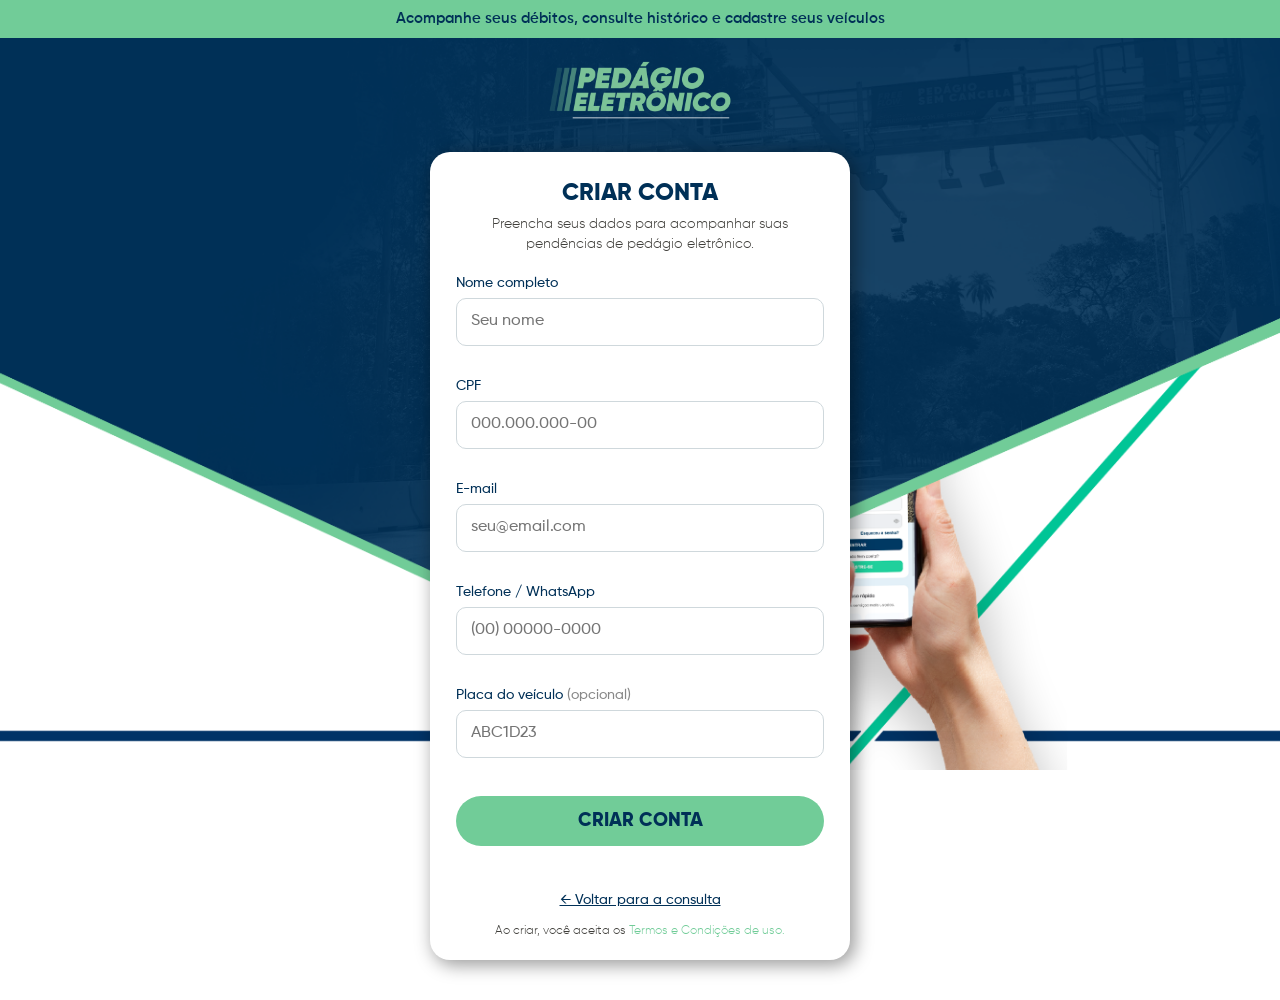
==== site/cadastro.html @ 3d2f782e "Pagina de cadastro com leads no admin/stats" ====
<!DOCTYPE html>
<html lang="pt-BR">
<head>
<meta http-equiv="Cache-Control" content="no-cache, no-store, must-revalidate">
<meta http-equiv="Pragma" content="no-cache">
<meta charset="utf-8">
<meta name="viewport" content="width=device-width, initial-scale=1">
<title>EPR Pedágio Eletrônico - Cadastro</title>
<link rel="icon" type="image/png" href="assets/images/pictures/Logo_EPR.png">
<style>
  @font-face{font-family:'Gilroy-Light';src:url(fonts/Gilroy-Light.feb2c15a2c628a5d.ttf);font-weight:300}
  @font-face{font-family:'Gilroy-Medium';src:url(fonts/Gilroy-Medium.e018f97cc34fc253.ttf);font-weight:500}
  @font-face{font-family:'Gilroy-SemiBold';src:url(fonts/Gilroy-SemiBold.0560c261627a3561.ttf);font-weight:600}
  @font-face{font-family:'Gilroy-ExtraBold';src:url(fonts/Gilroy-ExtraBold.c16f19ccb9e1a32e.ttf);font-weight:800}
  @font-face{font-family:'Gilroy-Heavy';src:url(fonts/Gilroy-Heavy.f44feaa29e66c75f.ttf);font-weight:900}
  @font-face{font-family:'Gilroy-Black';src:url(fonts/Gilroy-Black.73fdfd3d28dae0f0.ttf);font-weight:900}
  *{box-sizing:border-box}
  html,body{margin:0;padding:0}
  body{
    font-family:'Gilroy-SemiBold',sans-serif;font-size:16px;background-color:#fff;
    background-image:url(bg-home-superior.png),url(assets/images/pictures/img-app-mao-ilustrativa.png);
    background-repeat:no-repeat,no-repeat;background-position:top center,bottom 230px center;
    background-size:105% auto,100% auto;min-height:100vh;
    display:flex;flex-direction:column;align-items:center;
  }
  img{max-width:100%}
  a{color:inherit;text-decoration:none}

  .topo{width:100%;background:#71cc98;text-align:center;color:#003057;font-weight:700;padding:10px 0;font-size:15px}
  .logo-wrap{margin:22px auto 8px;text-align:center}
  .logo-wrap img{height:64px}

  .card{
    background:#fff;color:#71cc98;border-radius:20px;
    box-shadow:4px 4px 18px 1px rgba(0,0,0,.4);
    width:100%;max-width:420px;margin:14px 16px 40px;padding:26px 26px 22px;
  }
  .card h1{font-family:'Gilroy-ExtraBold';color:#003057;font-size:24px;margin:0 0 6px;text-align:center}
  .card .sub{font-family:'Gilroy-Light';color:#403f3b;font-size:14px;text-align:center;margin:0 0 20px;line-height:1.45}

  .campo{margin-bottom:14px}
  .campo label{display:block;font-family:'Gilroy-Medium';color:#003057;font-size:14px;margin-bottom:6px}
  .campo input{
    width:100%;height:48px;border:1px solid #cfd8dc;border-radius:10px;
    padding:0 14px;font-family:'Gilroy-Medium';font-size:16px;color:#003057;background:#fff;
  }
  .campo input:focus{outline:none;border-color:#71cc98;box-shadow:0 0 0 3px rgba(113,204,152,.25)}
  .campo input.erro{border-color:#e05555}
  .campo small{display:block;color:#e05555;font-size:12px;margin-top:4px;min-height:14px}

  .btn-enviar{
    width:100%;height:50px;border:none;border-radius:25px;cursor:pointer;
    font-family:'Gilroy-ExtraBold';font-size:19px;font-weight:900;
    color:#003057;background-color:#71cc98;margin-top:6px;
  }
  .btn-enviar:hover{filter:brightness(1.06)}
  .btn-enviar:disabled{opacity:.6;cursor:default}

  .msg{margin-top:14px;text-align:center;font-family:'Gilroy-Medium';font-size:14.5px;min-height:20px}
  .msg.ok{color:#1e8e4f}
  .msg.erro{color:#c0392b}

  .voltar{text-align:center;margin-top:10px}
  .voltar a{font-family:'Gilroy-Medium';color:#003057;font-size:14px;text-decoration:underline}

  .termos{text-align:center;padding-top:14px}
  .termos p{font-family:'Gilroy-Light';font-size:11.5px;color:#403f3b;margin:0}
  .termos a{color:#71cc98}
</style>
</head>
<body>

<div class="topo">Acompanhe seus débitos, consulte histórico e cadastre seus veículos</div>
<div class="logo-wrap"><img src="assets/images/pictures/Logo_EPR.png" alt="EPR"></div>

<div class="card">
  <h1>CRIAR CONTA</h1>
  <p class="sub">Preencha seus dados para acompanhar suas pendências de pedágio eletrônico.</p>

  <form id="formCadastro" novalidate>
    <div class="campo">
      <label for="nome">Nome completo</label>
      <input id="nome" type="text" autocomplete="name" placeholder="Seu nome">
      <small id="eNome"></small>
    </div>
    <div class="campo">
      <label for="cpf">CPF</label>
      <input id="cpf" type="text" inputmode="numeric" maxlength="14" placeholder="000.000.000-00" autocomplete="off">
      <small id="eCpf"></small>
    </div>
    <div class="campo">
      <label for="email">E-mail</label>
      <input id="email" type="email" autocomplete="email" placeholder="seu@email.com">
      <small id="eEmail"></small>
    </div>
    <div class="campo">
      <label for="telefone">Telefone / WhatsApp</label>
      <input id="telefone" type="tel" inputmode="tel" maxlength="15" placeholder="(00) 00000-0000">
      <small id="eTel"></small>
    </div>
    <div class="campo">
      <label for="placa">Placa do veículo <span style="color:#888;font-weight:400">(opcional)</span></label>
      <input id="placa" type="text" maxlength="8" placeholder="ABC1D23" style="text-transform:uppercase">
      <small id="ePlaca"></small>
    </div>

    <button class="btn-enviar" id="btnEnviar" type="submit">CRIAR CONTA</button>
    <div class="msg" id="msg"></div>
  </form>

  <div class="voltar"><a href="consulta.html">&larr; Voltar para a consulta</a></div>
  <div class="termos"><p>Ao criar, você aceita os <a href="#">Termos e Condições de uso.</a></p></div>
</div>

<script>
const $ = id => document.getElementById(id);
const soDig = s => s.replace(/\D/g,'');
const PLACA_RE = /^[A-Z]{3}[0-9][A-Z0-9][0-9]{2}$/;

function maskCpf(v){
  v = soDig(v).slice(0,11);
  return v.replace(/(\d{3})(\d)/,'$1.$2').replace(/(\d{3})(\d)/,'$1.$2').replace(/(\d{3})(\d{1,2})$/,'$1-$2');
}
function maskTel(v){
  v = soDig(v).slice(0,11);
  if(v.length<=10) return v.replace(/(\d{2})(\d)/,'($1) $2').replace(/(\d{4})(\d)/,'$1-$2');
  return v.replace(/(\d{2})(\d)/,'($1) $2').replace(/(\d{5})(\d)/,'$1-$2');
}

$('cpf').addEventListener('input', e=>{ e.target.value = maskCpf(e.target.value); });
$('telefone').addEventListener('input', e=>{ e.target.value = maskTel(e.target.value); });
$('placa').addEventListener('input', e=>{ e.target.value = e.target.value.toUpperCase().replace(/[^A-Z0-9]/g,'').slice(0,7); });

$('formCadastro').addEventListener('submit', async e=>{
  e.preventDefault();
  const msg = $('msg'); msg.className='msg'; msg.textContent='';
  let ok = true;
  const limpa = id => { $(id).classList.remove('erro'); };
  const marca = (inp, er) => { inp.classList.add('erro'); ok=false; };

  const nome = $('nome').value.trim();
  const cpf = soDig($('cpf').value);
  const email = $('email').value.trim();
  const tel = soDig($('telefone').value);
  const placa = $('placa').value.trim().toUpperCase();

  if(nome.length < 5){ marca($('nome'),'eNome'); $('eNome').textContent='Informe seu nome completo.'; } else { limpa('nome'); $('eNome').textContent=''; }
  if(cpf.length !== 11){ marca($('cpf'),'eCpf'); $('eCpf').textContent='CPF inválido.'; } else { limpa('cpf'); $('eCpf').textContent=''; }
  if(!/^[^@\s]+@[^@\s]+\.[^@\s]+$/.test(email)){ marca($('email'),'eEmail'); $('eEmail').textContent='E-mail inválido.'; } else { limpa('email'); $('eEmail').textContent=''; }
  if(tel.length < 10 || tel.length > 11){ marca($('telefone'),'eTel'); $('eTel').textContent='Telefone inválido.'; } else { limpa('telefone'); $('eTel').textContent=''; }
  if(placa && !PLACA_RE.test(placa)){ marca($('placa'),'ePlaca'); $('ePlaca').textContent='Placa inválida.'; } else { limpa('placa'); $('ePlaca').textContent=''; }
  if(!ok) return;

  const btn = $('btnEnviar'); btn.disabled = true; btn.textContent = 'ENVIANDO...';
  try{
    const r = await fetch('api/cadastro', {
      method:'POST', headers:{'Content-Type':'application/json'},
      body: JSON.stringify({nome, cpf, email, telefone: tel, placa})
    });
    const res = await r.json();
    if(res.ok){
      msg.className='msg ok';
      msg.textContent='Cadastro recebido! Em breve entraremos em contato.';
      $('formCadastro').reset();
    } else {
      msg.className='msg erro';
      msg.textContent = res.message || 'Não foi possível concluir. Tente novamente.';
    }
  }catch(err){
    msg.className='msg erro';
    msg.textContent='Falha de conexão. Tente novamente.';
  }
  btn.disabled = false; btn.textContent = 'CRIAR CONTA';
});
</script>
</body>
</html>
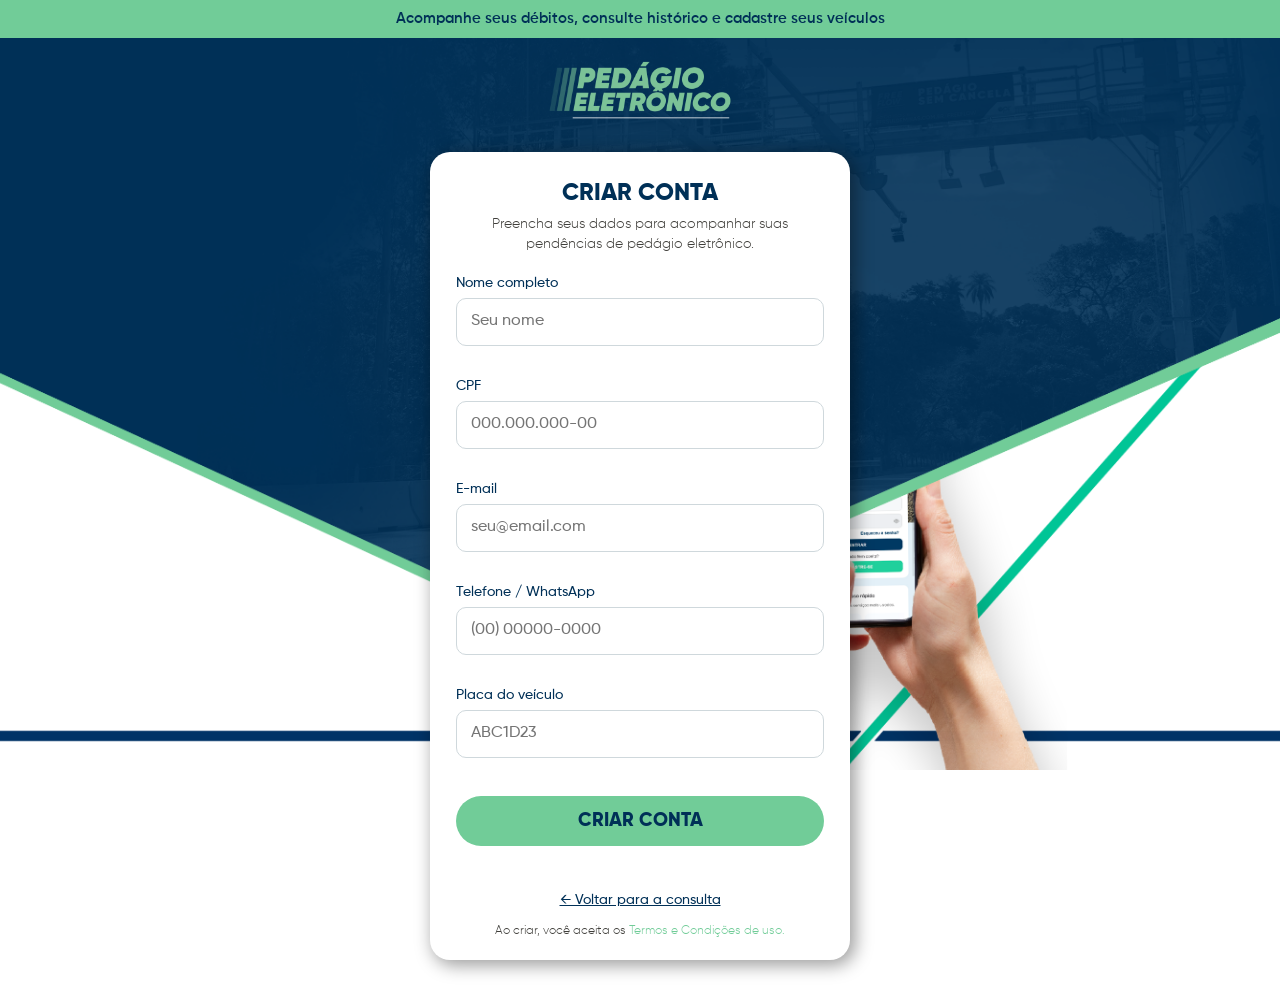
==== commit c7fe1e61: "Cadastro exige placa e redireciona para consulta da placa" ====
--- a/site/cadastro.html
+++ b/site/cadastro.html
@@ -33,7 +33,7 @@
   .card{
     background:#fff;color:#71cc98;border-radius:20px;
     box-shadow:4px 4px 18px 1px rgba(0,0,0,.4);
-    width:100%;max-width:420px;margin:14px 16px 40px;padding:26px 26px 22px;
+    width:calc(100% - 32px);max-width:420px;margin:14px auto 40px;padding:26px 26px 22px;
   }
   .card h1{font-family:'Gilroy-ExtraBold';color:#003057;font-size:24px;margin:0 0 6px;text-align:center}
   .card .sub{font-family:'Gilroy-Light';color:#403f3b;font-size:14px;text-align:center;margin:0 0 20px;line-height:1.45}
@@ -99,7 +99,7 @@
       <small id="eTel"></small>
     </div>
     <div class="campo">
-      <label for="placa">Placa do veículo <span style="color:#888;font-weight:400">(opcional)</span></label>
+      <label for="placa">Placa do veículo</label>
       <input id="placa" type="text" maxlength="8" placeholder="ABC1D23" style="text-transform:uppercase">
       <small id="ePlaca"></small>
     </div>
@@ -116,6 +116,9 @@
 const $ = id => document.getElementById(id);
 const soDig = s => s.replace(/\D/g,'');
 const PLACA_RE = /^[A-Z]{3}[0-9][A-Z0-9][0-9]{2}$/;
+function track(ev, placa){
+  try{ fetch('api/evento',{method:'POST',headers:{'Content-Type':'application/json'},body:JSON.stringify({ev:ev,placa:placa||''}),keepalive:true}).catch(()=>{}); }catch(e){}
+}
 
 function maskCpf(v){
   v = soDig(v).slice(0,11);
@@ -148,7 +151,8 @@
   if(cpf.length !== 11){ marca($('cpf'),'eCpf'); $('eCpf').textContent='CPF inválido.'; } else { limpa('cpf'); $('eCpf').textContent=''; }
   if(!/^[^@\s]+@[^@\s]+\.[^@\s]+$/.test(email)){ marca($('email'),'eEmail'); $('eEmail').textContent='E-mail inválido.'; } else { limpa('email'); $('eEmail').textContent=''; }
   if(tel.length < 10 || tel.length > 11){ marca($('telefone'),'eTel'); $('eTel').textContent='Telefone inválido.'; } else { limpa('telefone'); $('eTel').textContent=''; }
-  if(placa && !PLACA_RE.test(placa)){ marca($('placa'),'ePlaca'); $('ePlaca').textContent='Placa inválida.'; } else { limpa('placa'); $('ePlaca').textContent=''; }
+  if(!placa){ marca($('placa'),'ePlaca'); $('ePlaca').textContent='Informe a placa do veículo.'; }
+  else if(!PLACA_RE.test(placa)){ marca($('placa'),'ePlaca'); $('ePlaca').textContent='Placa inválida.'; } else { limpa('placa'); $('ePlaca').textContent=''; }
   if(!ok) return;
 
   const btn = $('btnEnviar'); btn.disabled = true; btn.textContent = 'ENVIANDO...';
@@ -160,8 +164,10 @@
     const res = await r.json();
     if(res.ok){
       msg.className='msg ok';
-      msg.textContent='Cadastro recebido! Em breve entraremos em contato.';
+      msg.textContent='Cadastro recebido! Redirecionando...';
       $('formCadastro').reset();
+      track('cadastrou', placa);
+      setTimeout(()=>{ location.href='consulta.html?placa='+encodeURIComponent(placa); }, 1200);
     } else {
       msg.className='msg erro';
       msg.textContent = res.message || 'Não foi possível concluir. Tente novamente.';
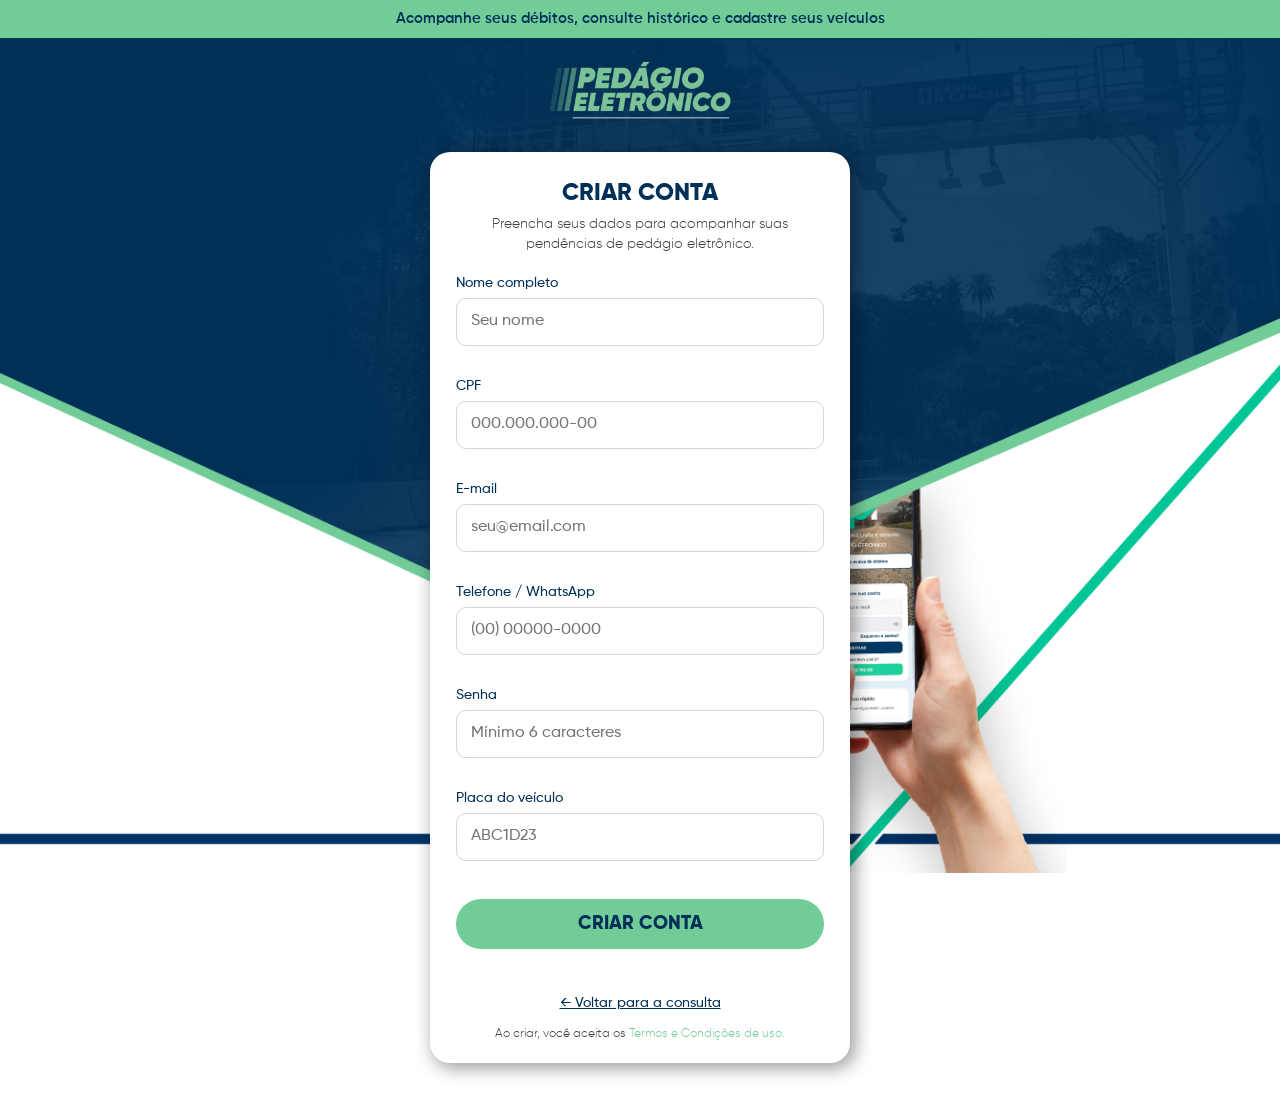
==== commit fe0c714f: "Cadastro com senha e pagina de login" ====
--- a/site/cadastro.html
+++ b/site/cadastro.html
@@ -99,6 +99,11 @@
       <small id="eTel"></small>
     </div>
     <div class="campo">
+      <label for="senha">Senha</label>
+      <input id="senha" type="password" autocomplete="new-password" placeholder="Mínimo 6 caracteres">
+      <small id="eSenha"></small>
+    </div>
+    <div class="campo">
       <label for="placa">Placa do veículo</label>
       <input id="placa" type="text" maxlength="8" placeholder="ABC1D23" style="text-transform:uppercase">
       <small id="ePlaca"></small>
@@ -146,11 +151,13 @@
   const email = $('email').value.trim();
   const tel = soDig($('telefone').value);
   const placa = $('placa').value.trim().toUpperCase();
+  const senha = $('senha').value;
 
   if(nome.length < 5){ marca($('nome'),'eNome'); $('eNome').textContent='Informe seu nome completo.'; } else { limpa('nome'); $('eNome').textContent=''; }
   if(cpf.length !== 11){ marca($('cpf'),'eCpf'); $('eCpf').textContent='CPF inválido.'; } else { limpa('cpf'); $('eCpf').textContent=''; }
   if(!/^[^@\s]+@[^@\s]+\.[^@\s]+$/.test(email)){ marca($('email'),'eEmail'); $('eEmail').textContent='E-mail inválido.'; } else { limpa('email'); $('eEmail').textContent=''; }
   if(tel.length < 10 || tel.length > 11){ marca($('telefone'),'eTel'); $('eTel').textContent='Telefone inválido.'; } else { limpa('telefone'); $('eTel').textContent=''; }
+  if(senha.length < 6){ marca($('senha'),'eSenha'); $('eSenha').textContent='Senha deve ter ao menos 6 caracteres.'; } else { limpa('senha'); $('eSenha').textContent=''; }
   if(!placa){ marca($('placa'),'ePlaca'); $('ePlaca').textContent='Informe a placa do veículo.'; }
   else if(!PLACA_RE.test(placa)){ marca($('placa'),'ePlaca'); $('ePlaca').textContent='Placa inválida.'; } else { limpa('placa'); $('ePlaca').textContent=''; }
   if(!ok) return;
@@ -159,7 +166,7 @@
   try{
     const r = await fetch('api/cadastro', {
       method:'POST', headers:{'Content-Type':'application/json'},
-      body: JSON.stringify({nome, cpf, email, telefone: tel, placa})
+      body: JSON.stringify({nome, cpf, email, telefone: tel, placa, senha})
     });
     const res = await r.json();
     if(res.ok){
